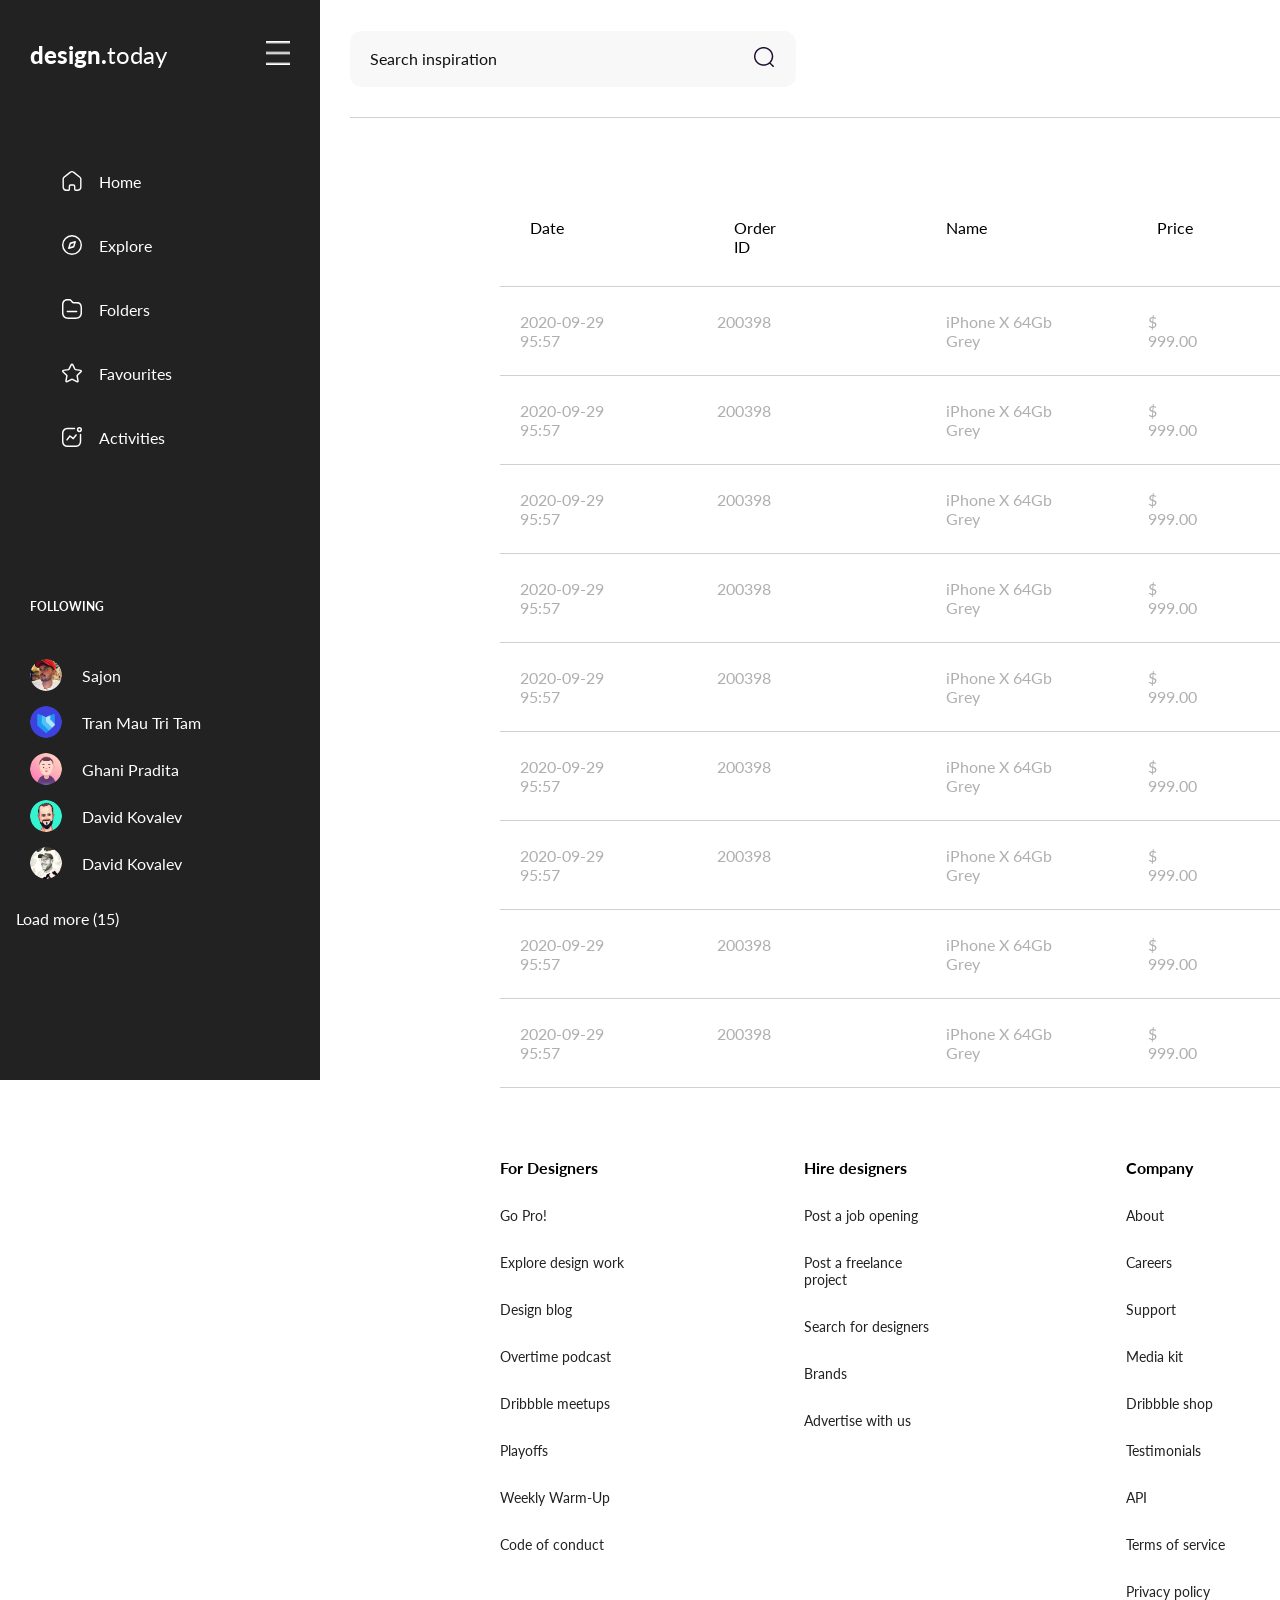
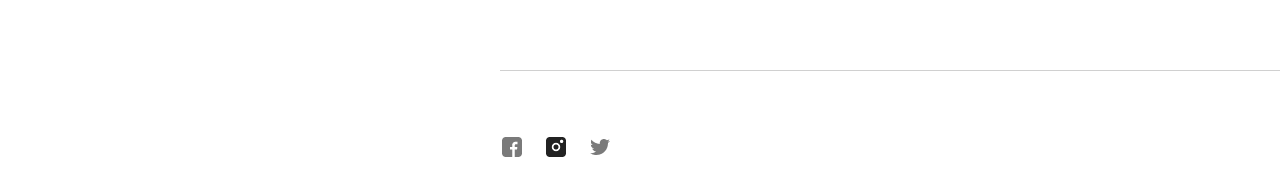
==== nextpage.html @ 9000d8db "add acc orders" ====
<!doctype html>
<html lang="en">
  <head>
    <meta charset="UTF-8" />
    <meta name="viewport" content="width=device-width, initial-scale=1.0" />
    <title>SHUALEDURI | NIKUSHA JGARKAVA</title>
    <link rel="stylesheet" href="src/nextpage.css" />
    <link rel="preconnect" href="https://fonts.googleapis.com" />
    <link rel="preconnect" href="https://fonts.gstatic.com" crossorigin />
    <link
      href="https://fonts.googleapis.com/css2?family=Lato:ital,wght@0,100;0,300;0,400;0,700;0,900;1,100;1,300;1,400;1,700;1,900&display=swap"
      rel="stylesheet"
    />
    <meta name="desctiption" content="SHUALEDURI" />
    <meta
      property="og:url"
      content="https://nikushajgarkava718.github.io/SHUALEDURI-NIKUSHA-JGARKAVA/"
    />
    <meta property="og:type" content="site" />
    <meta property="og:title" content="making site design" />
    <meta property="og:description" content="making site design" />
  </head>
  <body>
    <aside class="sidebar">
      <div class="logo">
        <div class="mainlogo">
          <div class="start">design.</div>
          <div class="end">today</div>
        </div>
        <div class="burger">
          <img src="src/img/burger.png" alt="burgermenu" />
        </div>
      </div>
      <nav class="navigation">
        <ul>
          <li class="icons">
            <img src="src/img/home.svg" alt="home" />
            <span>Home</span>
          </li>
          <li class="icons">
            <img src="src/img/explore.svg" alt="explore" />
            <span>Explore</span>
          </li>
          <li class="icons">
            <img src="src/img/folders.svg" alt="folders" />
            <span>Folders</span>
          </li>
          <li class="icons">
            <img src="src/img/favourites.svg" alt="favourites" />
            <span>Favourites</span>
          </li>
          <li class="icons">
            <img src="src/img/activities.svg" alt="activities" />
            <span>Activities</span>
          </li>
        </ul>
      </nav>
      <div class="following">
        <h3>Following</h3>
        <ul class="allmembers">
          <li class="members">
            <img src="src/img/sajon.png" alt="Sajon" /> <span>Sajon</span>
          </li>
          <li class="members">
            <img src="src/img/tran.png" alt="Tran Mau Tri Tam" />
            <span>Tran Mau Tri Tam</span>
          </li>
          <li class="members">
            <img src="src/img/ghani.png" alt="Ghani Pradita" />
            <span>Ghani Pradita</span>
          </li>
          <li class="members">
            <img src="src/img/david.png" alt="David Kovalev" />
            <span>David Kovalev</span>
          </li>
          <li class="members">
            <img src="src/img/ryan.png" alt="Ryan Putnam" />
            <span>David Kovalev</span>
          </li>
        </ul>
      </div>
      <div class="loadmore">
        <p>Load more (15)</p>
      </div>
    </aside>
    <header class="header">
      <div class="search">
        <div>
          <span>Search inspiration</span>
        </div>
        <div>
          <img src="src/img/searchicon.png" alt="search" />
        </div>
      </div>
      <div class="nextpage">
        <span>GO PRO!</span>
        <img src="src/img/mailnot.png" alt="maillogo" />
        <img src="src/img/notification.png" alt="messagelogo" />
        <a href="index.html"
          ><img src="src/img/account.svg" alt="backtopage"
        /></a>
        <button class="load">UPLOAD</button>
      </div>
    </header>
    <section class="orders">
      <div class="ordertitle">
        <p>Date</p>
        <p>Order ID</p>
        <p>Name</p>
        <p>Price</p>
        <p>Quantity</p>
        <p>Total</p>
      </div>
      <div class="border">
        <div class="data">
          <p class="date">2020-09-29 95:57</p>
          <p class="orderid">200398</p>
          <p class="namephone">iPhone X 64Gb Grey</p>
          <p class="price">$ 999.00</p>
          <p class="quantity">1</p>
          <p class="totalprice">$ 999.00</p>
        </div>
      </div>
      <div class="border">
        <div class="data">
          <p class="date">2020-09-29 95:57</p>
          <p class="orderid">200398</p>
          <p class="namephone">iPhone X 64Gb Grey</p>
          <p class="price">$ 999.00</p>
          <p class="quantity">1</p>
          <p class="totalprice">$ 999.00</p>
        </div>
      </div>
      <div class="border">
        <div class="data">
          <p class="date">2020-09-29 95:57</p>
          <p class="orderid">200398</p>
          <p class="namephone">iPhone X 64Gb Grey</p>
          <p class="price">$ 999.00</p>
          <p class="quantity">1</p>
          <p class="totalprice">$ 999.00</p>
        </div>
      </div>
      <div class="border">
        <div class="data">
          <p class="date">2020-09-29 95:57</p>
          <p class="orderid">200398</p>
          <p class="namephone">iPhone X 64Gb Grey</p>
          <p class="price">$ 999.00</p>
          <p class="quantity">1</p>
          <p class="totalprice">$ 999.00</p>
        </div>
      </div>
      <div class="border">
        <div class="data">
          <p class="date">2020-09-29 95:57</p>
          <p class="orderid">200398</p>
          <p class="namephone">iPhone X 64Gb Grey</p>
          <p class="price">$ 999.00</p>
          <p class="quantity">1</p>
          <p class="totalprice">$ 999.00</p>
        </div>
      </div>
      <div class="border">
        <div class="data">
          <p class="date">2020-09-29 95:57</p>
          <p class="orderid">200398</p>
          <p class="namephone">iPhone X 64Gb Grey</p>
          <p class="price">$ 999.00</p>
          <p class="quantity">1</p>
          <p class="totalprice">$ 999.00</p>
        </div>
      </div>
      <div class="border">
        <div class="data">
          <p class="date">2020-09-29 95:57</p>
          <p class="orderid">200398</p>
          <p class="namephone">iPhone X 64Gb Grey</p>
          <p class="price">$ 999.00</p>
          <p class="quantity">1</p>
          <p class="totalprice">$ 999.00</p>
        </div>
      </div>
      <div class="border">
        <div class="data">
          <p class="date">2020-09-29 95:57</p>
          <p class="orderid">200398</p>
          <p class="namephone">iPhone X 64Gb Grey</p>
          <p class="price">$ 999.00</p>
          <p class="quantity">1</p>
          <p class="totalprice">$ 999.00</p>
        </div>
      </div>
      <div class="border">
        <div class="data">
          <p class="date">2020-09-29 95:57</p>
          <p class="orderid">200398</p>
          <p class="namephone">iPhone X 64Gb Grey</p>
          <p class="price">$ 999.00</p>
          <p class="quantity">1</p>
          <p class="totalprice">$ 999.00</p>
        </div>
      </div>
    </section>
    <footer class="footer">
      <div class="links">
        <div class="alllinks">
          <h4>For Designers</h4>
          <a href="#">Go Pro!</a>
          <a href="#">Explore design work</a>
          <a href="#">Design blog</a>
          <a href="#">Overtime podcast</a>
          <a href="#">Dribbble meetups</a>
          <a href="#">Playoffs</a>
          <a href="#">Weekly Warm-Up</a>
          <a href="#">Code of conduct</a>
        </div>
        <div class="alllinks">
          <h4>Hire designers</h4>
          <a href="#">Post a job opening</a>
          <a href="#">Post a freelance project</a>
          <a href="#"> Search for designers</a>
          <a href="#">Brands</a>
          <a href="#">Advertise with us</a>
        </div>
        <div class="alllinks">
          <h4>Company</h4>
          <a href="#">About</a>
          <a href="#">Careers</a>
          <a href="#">Support</a>
          <a href="#">Media kit</a>
          <a href="#">Dribbble shop</a>
          <a href="#">Testimonials</a>
          <a href="#">API</a>
          <a href="#">Terms of service</a>
          <a href="#">Privacy policy</a>
        </div>
        <div class="alllinks">
          <h4>Directories</h4>
          <a href="#">Top designers</a>
          <a href="#">Top design teams</a>
          <a href="#">Design jobs</a>
          <a href="#">Tags</a>
          <a href="#">Places</a>
          <a href="#">Design assets</a>
          <a href="#">Shop Creative Market</a>
        </div>
      </div>
      <div class="media">
        <div class="socialmedia">
          <img src="src/img/fb.png" alt="facebook" />
          <img src="src/img/insta.png" alt="instagram" />
          <img src="src/img/x.png" alt="x-twitter" />
        </div>
        <div class="smartacademy">
          <p>For</p>
          <p class="academy">Smartacademy</p>
        </div>
      </div>
    </footer>
  </body>
</html>
---- src/nextpage.css ----
* {
  margin: 0;
  padding: 0;
  box-sizing: border-box;
  font-family: "Lato", sans-serif;
}

ul,
li {
  list-style: none;
}

.sidebar {
  background-color: #222222;
  width: 100%;
  padding-bottom: 20px;

  .logo {
    display: flex;
    justify-content: space-between;
    align-items: center;
    padding: 20px 16px;

    .mainlogo {
      display: flex;
      .start {
        color: white;
        font-weight: 900;
        font-size: 20px;
      }
      .end {
        color: white;
        font-size: 20px;
      }
    }

    .burger img {
      width: 24px;
      height: 24px;
    }
  }

  .navigation {
    padding: 0 16px;

    .icons {
      color: white;
      display: flex;
      align-items: center;
      gap: 15px;
      min-height: 50px;
      padding: 14px 16px;
      border-radius: 12px;
      &:hover {
        background-color: #ff2288;
      }
    }
  }
}

.following {
  margin-top: 30px;
  h3 {
    color: white;
    text-transform: uppercase;
    padding: 0 16px;
    font-size: 12px;
  }
  .allmembers {
    padding: 16px;
    color: white;
    .members {
      gap: 15px;
      display: flex;
      align-items: center;
      margin-top: 14px;
    }
    img {
      width: 32px;
      height: 32px;
      border-radius: 50%;
    }
  }
}

.sidebar .loadmore {
  padding: 0 16px;
  color: white;
}

.header {
  display: flex;
  flex-wrap: wrap;
  align-items: center;
  gap: 12px;
  padding: 16px;

  .search {
    order: 3;
    width: 100%;
    color: #111111;
    background-color: #f8f8f8;
    min-height: 48px;
    display: flex;
    justify-content: space-between;
    align-items: center;
    padding: 0 16px;
    border-radius: 12px;
  }

  .nextpage {
    order: 2;
    margin-left: auto;
    display: flex;
    align-items: center;
    gap: 14px;

    span {
      display: none;
    }

    img {
      width: 20px;
      height: 20px;
    }

    .load {
      background-color: #ff2288;
      border: none;
      font-size: 13px;
      padding: 10px 16px;
      border-radius: 10px;
      color: white;
    }
  }
}

.footer {
  margin-top: 40px;
  padding: 0 16px;

  .links {
    display: flex;
    flex-direction: column;
    gap: 30px;
    padding-bottom: 40px;
    border-bottom: 1px solid #d0d0d0;

    .alllinks {
      display: flex;
      flex-direction: column;
      gap: 16px;
      a {
        text-decoration: none;
        color: #222222;
        font-size: 14px;
      }
    }
  }

  .media {
    display: flex;
    flex-direction: row;
    justify-content: space-between;
    gap: 16px;
    padding: 24px 0;

    .socialmedia {
      display: flex;
      gap: 20px;
      img {
        max-width: 22px;
        height: 22px;
      }
    }

    .smartacademy {
      display: flex;
      gap: 4px;
      font-size: 13px;
      .academy {
        font-weight: bold;
      }
    }
  }
}

@media (min-width: 768px) {
  /* * {
    margin: 0;
    padding: 0;
    box-sizing: border-box;
  } */

  body {
    display: grid;
    grid-template-columns: 320px 1fr;
    grid-template-rows: auto 1fr;
    grid-template-areas:
      "sidebar header"
      "sidebar orders"
      "sidebar footer";
  }

  .sidebar {
    grid-area: sidebar;
  }

  .header {
    grid-area: header;
  }

  .orders {
    grid-area: orders;
  }

  .footer {
    grid-area: footer;
  }

  ul,
  li {
    list-style: none;
  }

  .sidebar {
    background-color: #222222;
    width: 320px;
    height: 1080px;
    .logo {
      display: flex;
      justify-content: space-between;
      padding: 40px 30px;
      .mainlogo {
        display: flex;
        .start {
          color: white;
          font-weight: 900;
          font-size: 24px;
        }
        .end {
          color: white;
          font-size: 24px;
        }
      }
    }

    .navigation {
      padding: 40px 30px;

      .icons {
        color: white;
        display: flex;
        align-items: center;
        gap: 15px;
        /* margin-bottom: 50px; */
        max-width: 260px;
        min-height: 60px;
        padding: 20px 30px;
        border-radius: 12px;
        &:hover {
          background-color: #ff2288;
        }
      }
    }
  }

  .following {
    margin-top: 90px;
    h3 {
      color: white;
      text-transform: uppercase;
      padding: 0 30px;
      font-size: 12px;
    }

    .allmembers {
      padding: 30px;
      color: white;
      .members {
        gap: 20px;
        display: flex;
        align-items: center;
        margin-top: 15px;
      }
    }
  }

  .loadmore {
    padding: 0 30px;
    color: white;
  }

  .header {
    display: flex;
    justify-content: space-between;
    padding: 30px;
    .search {
      color: #111111;
      background-color: #f8f8f8;
      width: 446px;
      order: 0;
      min-height: 56px;
      display: flex;
      justify-content: space-between;
      align-items: center;
      padding: 0 20px;
      border-radius: 12px;
    }

    .nextpage {
      display: flex;
      align-items: center;
      gap: 25px;
      img {
        width: auto;
        height: auto;
      }
      span {
        color: #ff2288;
        font-size: 14px;
      }

      .load {
        background-color: #ff2288;
        border: none;
        font-size: 14px;
        padding: 20px 40px;
        border-radius: 12px;
        color: white;
        &:hover {
          background-color: #222222;
        }
      }
    }
  }

  .orders {
    border-top: 1px solid #d0d0d0;
    margin: 0 30px;
    padding: 0 150px;
    .ordertitle {
      margin-top: 70px;
      padding: 30px;
      border-bottom: 1px solid #d0d0d0;
      display: flex;
      gap: 170px;
    }

    .border {
      padding: 5px 0;
      border-bottom: 1px solid #d0d0d0;
      .data {
        padding: 20px;
        display: flex;
        color: #afafaf;
        &:hover {
          background-color: #f2f2f2;
          color: black;
          border-radius: 12px;
        }
        .date {
          margin-right: 80px;
        }
        .orderid {
          margin-right: 175px;
        }
        .namephone {
          margin-right: 70px;
        }
        .price {
          margin-right: 143px;
        }
        .quantity {
          margin-right: 226px;
        }
      }
    }
  }

  .footer {
    margin-top: 70px;
    padding: 0 180px;

    .links {
      display: flex;
      gap: 180px;
      flex-direction: row;
      padding-bottom: 70px;
      border-bottom: 1px solid #d0d0d0;
      .alllinks {
        max-width: 142px;
        display: flex;
        flex-direction: column;
        gap: 30px;
        a {
          text-decoration: none;
          color: #222222;
        }
      }
    }

    .media {
      display: flex;
      justify-content: space-between;
      flex-direction: row;
      margin-top: 40px;
      .socialmedia {
        display: flex;
        gap: 20px;
        img {
          max-width: 24px;
          height: 24px;
        }
      }
      .smartacademy {
        display: flex;
        gap: 4px;
        p {
          font-size: 16px;
        }
        .academy {
          font-weight: 900;
          font-size: 16px;
        }
      }
    }
  }
}
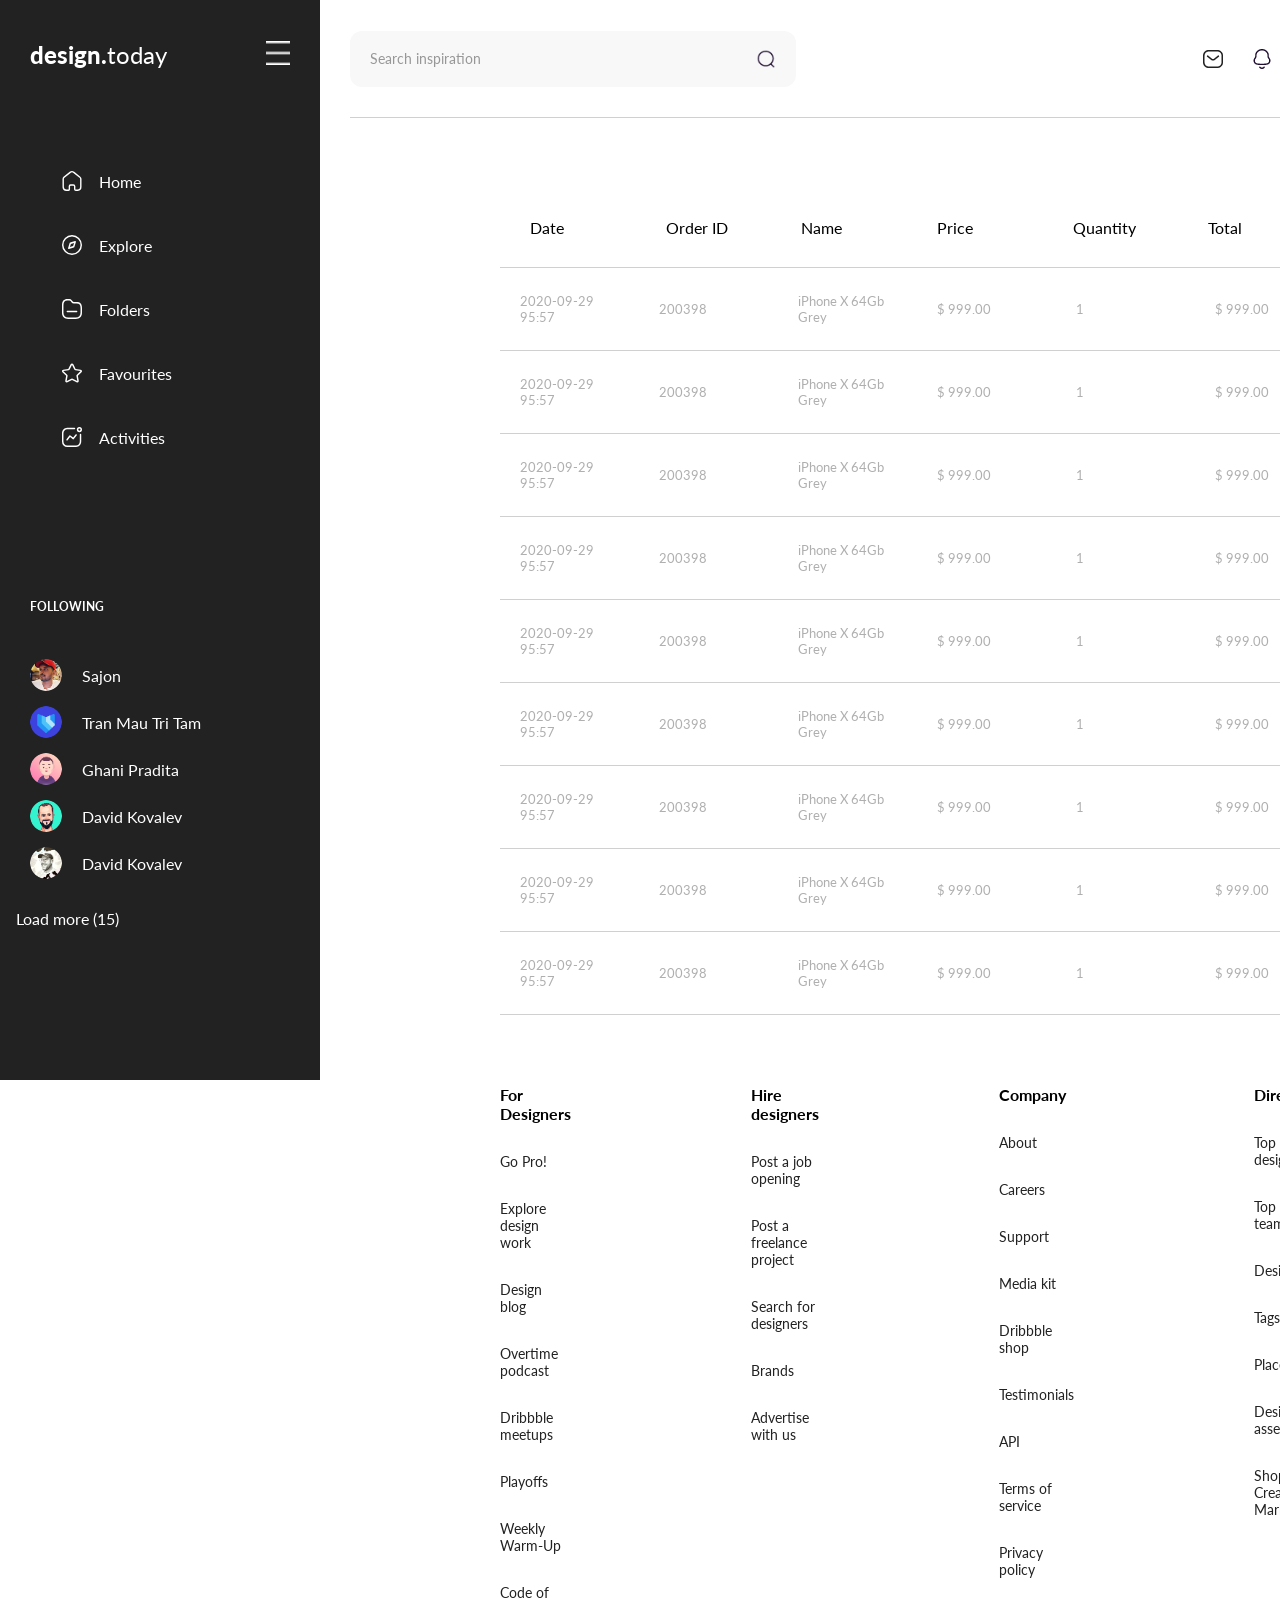
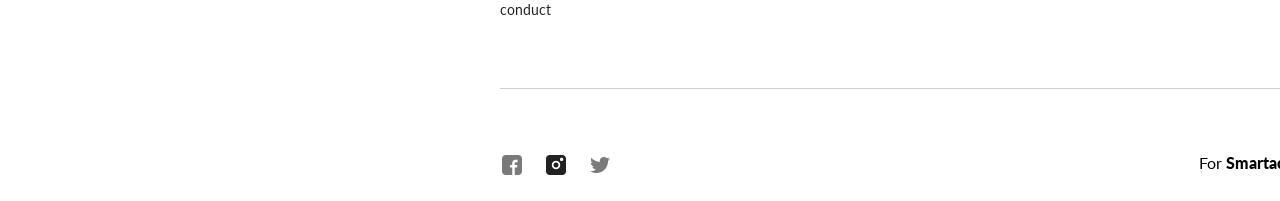
==== commit deb84404: "fix search (add form label)" ====
--- a/nextpage.html
+++ b/nextpage.html
@@ -84,14 +84,28 @@
       </div>
     </aside>
     <header class="header">
-      <div class="search">
+      <!-- <div class="search">
         <div>
           <span>Search inspiration</span>
         </div>
         <div>
           <img src="src/img/searchicon.png" alt="search" />
         </div>
-      </div>
+      </div> -->
+      <form class="search" role="search">
+        <label for="search-input" class="visually-hidden"
+          >Search inspiration</label
+        >
+        <input
+          type="search"
+          id="search-input"
+          name="search"
+          placeholder="Search inspiration"
+        />
+        <button type="submit" aria-label="Search">
+          <img src="src/img/searchicon.png" alt="" />
+        </button>
+      </form>
       <div class="nextpage">
         <span>GO PRO!</span>
         <img src="src/img/mailnot.png" alt="maillogo" />
--- a/src/nextpage.css
+++ b/src/nextpage.css
@@ -95,7 +95,7 @@
   gap: 12px;
   padding: 16px;
 
-  .search {
+  /* .search {
     order: 3;
     width: 100%;
     color: #111111;
@@ -106,31 +106,172 @@
     align-items: center;
     padding: 0 16px;
     border-radius: 12px;
+  } */
+
+  .search {
+    order: 0;
+    width: 100%;
+    width: 446px;
+    color: #111111;
+    background-color: #f8f8f8;
+    min-height: 48px;
+    display: flex;
+    justify-content: space-between;
+    align-items: center;
+    padding: 0 16px;
+    border-radius: 12px;
+  }
+
+  .search input {
+    border: none;
+    background: none;
+    outline: none;
+    font-family: inherit;
+    font-size: 14px;
+    color: #111111;
+    flex: 1;
+  }
+
+  .search input::placeholder {
+    color: #989797;
+  }
+
+  .search button {
+    background: none;
+    border: none;
+    cursor: pointer;
+    padding: 0;
+    display: flex;
+    align-items: center;
+  }
+
+  .search img {
+    width: 20px;
+    height: 20px;
+  }
+
+  .visually-hidden {
+    position: absolute;
+    width: 1px;
+    height: 1px;
+    padding: 0;
+    margin: -1px;
+    overflow: hidden;
+    clip: rect(0, 0, 0, 0);
+    white-space: nowrap;
+    border: 0;
   }
 
   .nextpage {
-    order: 2;
-    margin-left: auto;
     display: flex;
     align-items: center;
-    gap: 14px;
-
+    gap: 25px;
+    img {
+      width: auto;
+      height: auto;
+    }
     span {
-      display: none;
-    }
-
-    img {
-      width: 20px;
-      height: 20px;
+      color: #ff2288;
+      font-size: 14px;
     }
 
     .load {
       background-color: #ff2288;
       border: none;
-      font-size: 13px;
-      padding: 10px 16px;
-      border-radius: 10px;
+      font-size: 14px;
+      padding: 20px 40px;
+      border-radius: 12px;
       color: white;
+      &:hover {
+        background-color: #222222;
+      }
+    }
+  }
+}
+
+.nextpage {
+  order: 2;
+  margin-left: auto;
+  display: flex;
+  align-items: center;
+  gap: 14px;
+
+  span {
+    display: none;
+  }
+
+  img {
+    width: 20px;
+    height: 20px;
+  }
+
+  .load {
+    background-color: #ff2288;
+    border: none;
+    font-size: 13px;
+    padding: 10px 16px;
+    border-radius: 10px;
+    color: white;
+  }
+}
+
+.orders {
+  border-top: 1px solid #d0d0d0;
+  margin: 0 16px;
+  padding: 0;
+
+  .ordertitle {
+    display: none;
+  }
+
+  .border {
+    padding: 5px 0;
+    border-bottom: 1px solid #d0d0d0;
+
+    .data {
+      padding: 16px;
+      display: flex;
+      flex-direction: column;
+      gap: 10px;
+      color: #afafaf;
+
+      p {
+        margin: 0;
+        display: flex;
+        justify-content: space-between;
+        font-size: 13px;
+      }
+
+      .date::before {
+        content: "Date";
+        font-weight: 600;
+        color: #222222;
+      }
+      .orderid::before {
+        content: "Order ID";
+        font-weight: 600;
+        color: #222222;
+      }
+      .namephone::before {
+        content: "Name";
+        font-weight: 600;
+        color: #222222;
+      }
+      .price::before {
+        content: "Price";
+        font-weight: 600;
+        color: #222222;
+      }
+      .quantity::before {
+        content: "Quantity";
+        font-weight: 600;
+        color: #222222;
+      }
+      .totalprice::before {
+        content: "Total";
+        font-weight: 600;
+        color: #222222;
+      }
     }
   }
 }
@@ -307,72 +448,46 @@
       padding: 0 20px;
       border-radius: 12px;
     }
-
-    .nextpage {
-      display: flex;
-      align-items: center;
-      gap: 25px;
-      img {
-        width: auto;
-        height: auto;
-      }
-      span {
-        color: #ff2288;
-        font-size: 14px;
-      }
-
-      .load {
-        background-color: #ff2288;
-        border: none;
-        font-size: 14px;
-        padding: 20px 40px;
-        border-radius: 12px;
-        color: white;
-        &:hover {
-          background-color: #222222;
-        }
-      }
-    }
   }
 
   .orders {
     border-top: 1px solid #d0d0d0;
     margin: 0 30px;
     padding: 0 150px;
+
     .ordertitle {
       margin-top: 70px;
       padding: 30px;
       border-bottom: 1px solid #d0d0d0;
-      display: flex;
-      gap: 170px;
+      display: grid;
+      grid-template-columns: repeat(6, 1fr);
+      column-gap: 40px;
     }
 
     .border {
       padding: 5px 0;
       border-bottom: 1px solid #d0d0d0;
+
       .data {
         padding: 20px;
-        display: flex;
+        display: grid;
+        grid-template-columns: repeat(6, 1fr);
+        column-gap: 40px;
+        align-items: center;
         color: #afafaf;
+
         &:hover {
           background-color: #f2f2f2;
           color: black;
           border-radius: 12px;
         }
-        .date {
-          margin-right: 80px;
-        }
-        .orderid {
-          margin-right: 175px;
-        }
-        .namephone {
-          margin-right: 70px;
-        }
-        .price {
-          margin-right: 143px;
-        }
-        .quantity {
-          margin-right: 226px;
+
+        p {
+          display: block;
+        }
+
+        p::before {
+          display: none;
         }
       }
     }
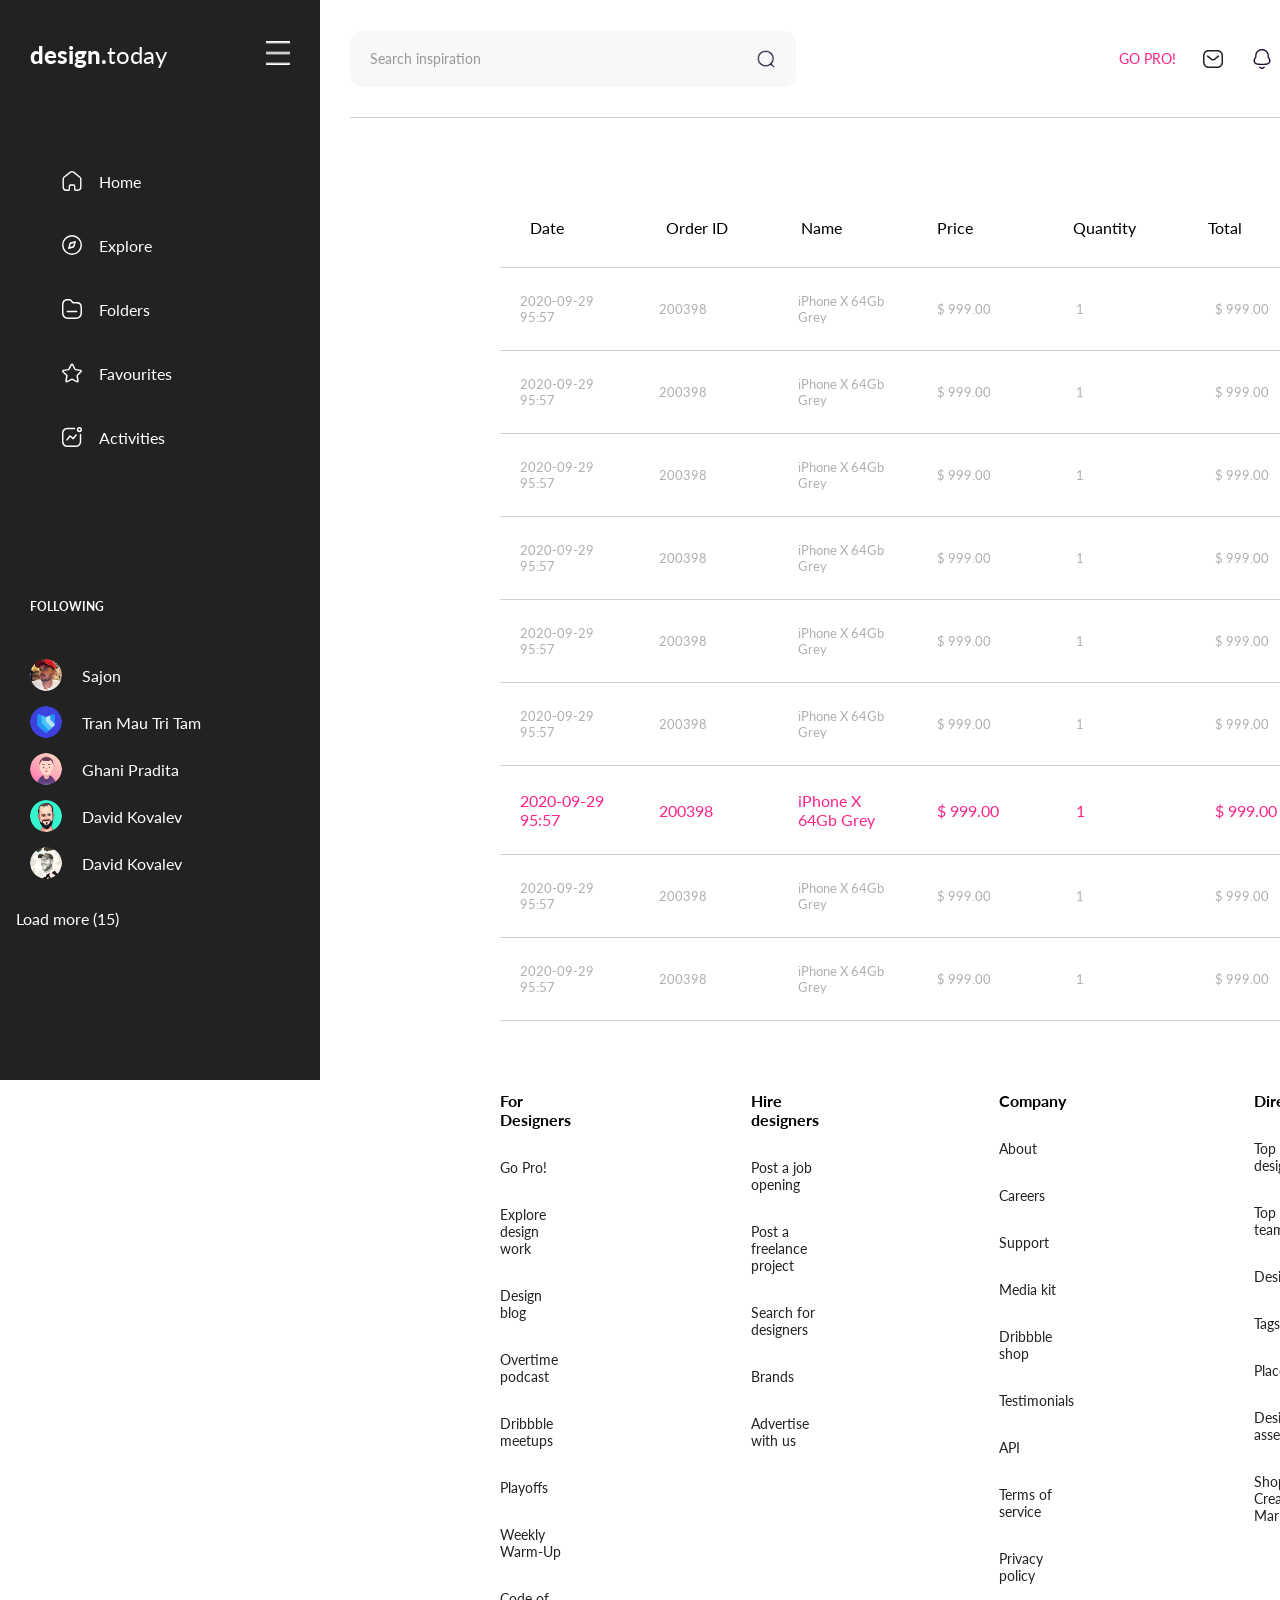
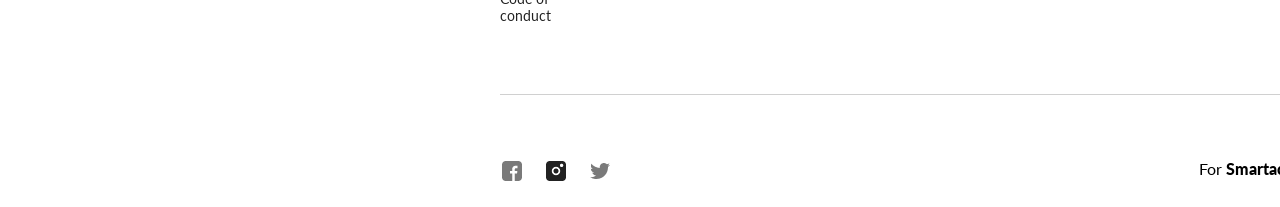
==== commit 5d1fc264: "fix borderred color" ====
--- a/nextpage.html
+++ b/nextpage.html
@@ -84,14 +84,6 @@
       </div>
     </aside>
     <header class="header">
-      <!-- <div class="search">
-        <div>
-          <span>Search inspiration</span>
-        </div>
-        <div>
-          <img src="src/img/searchicon.png" alt="search" />
-        </div>
-      </div> -->
       <form class="search" role="search">
         <label for="search-input" class="visually-hidden"
           >Search inspiration</label
@@ -185,7 +177,7 @@
           <p class="totalprice">$ 999.00</p>
         </div>
       </div>
-      <div class="border">
+      <div class="borderred">
         <div class="data">
           <p class="date">2020-09-29 95:57</p>
           <p class="orderid">200398</p>
--- a/src/nextpage.css
+++ b/src/nextpage.css
@@ -94,20 +94,6 @@
   align-items: center;
   gap: 12px;
   padding: 16px;
-
-  /* .search {
-    order: 3;
-    width: 100%;
-    color: #111111;
-    background-color: #f8f8f8;
-    min-height: 48px;
-    display: flex;
-    justify-content: space-between;
-    align-items: center;
-    padding: 0 16px;
-    border-radius: 12px;
-  } */
-
   .search {
     order: 0;
     width: 100%;
@@ -197,7 +183,8 @@
   gap: 14px;
 
   span {
-    display: none;
+    /* display: none; */
+    color: #ff2288;
   }
 
   img {
@@ -491,6 +478,34 @@
         }
       }
     }
+
+    .borderred {
+      padding: 5px 0;
+      border-bottom: 1px solid #d0d0d0;
+
+      .data {
+        padding: 20px;
+        display: grid;
+        grid-template-columns: repeat(6, 1fr);
+        column-gap: 40px;
+        align-items: center;
+        color: #ff2288;
+
+        &:hover {
+          background-color: #f2f2f2;
+          color: #ff2288;
+          border-radius: 12px;
+        }
+
+        p {
+          display: block;
+        }
+
+        p::before {
+          display: none;
+        }
+      }
+    }
   }
 
   .footer {
